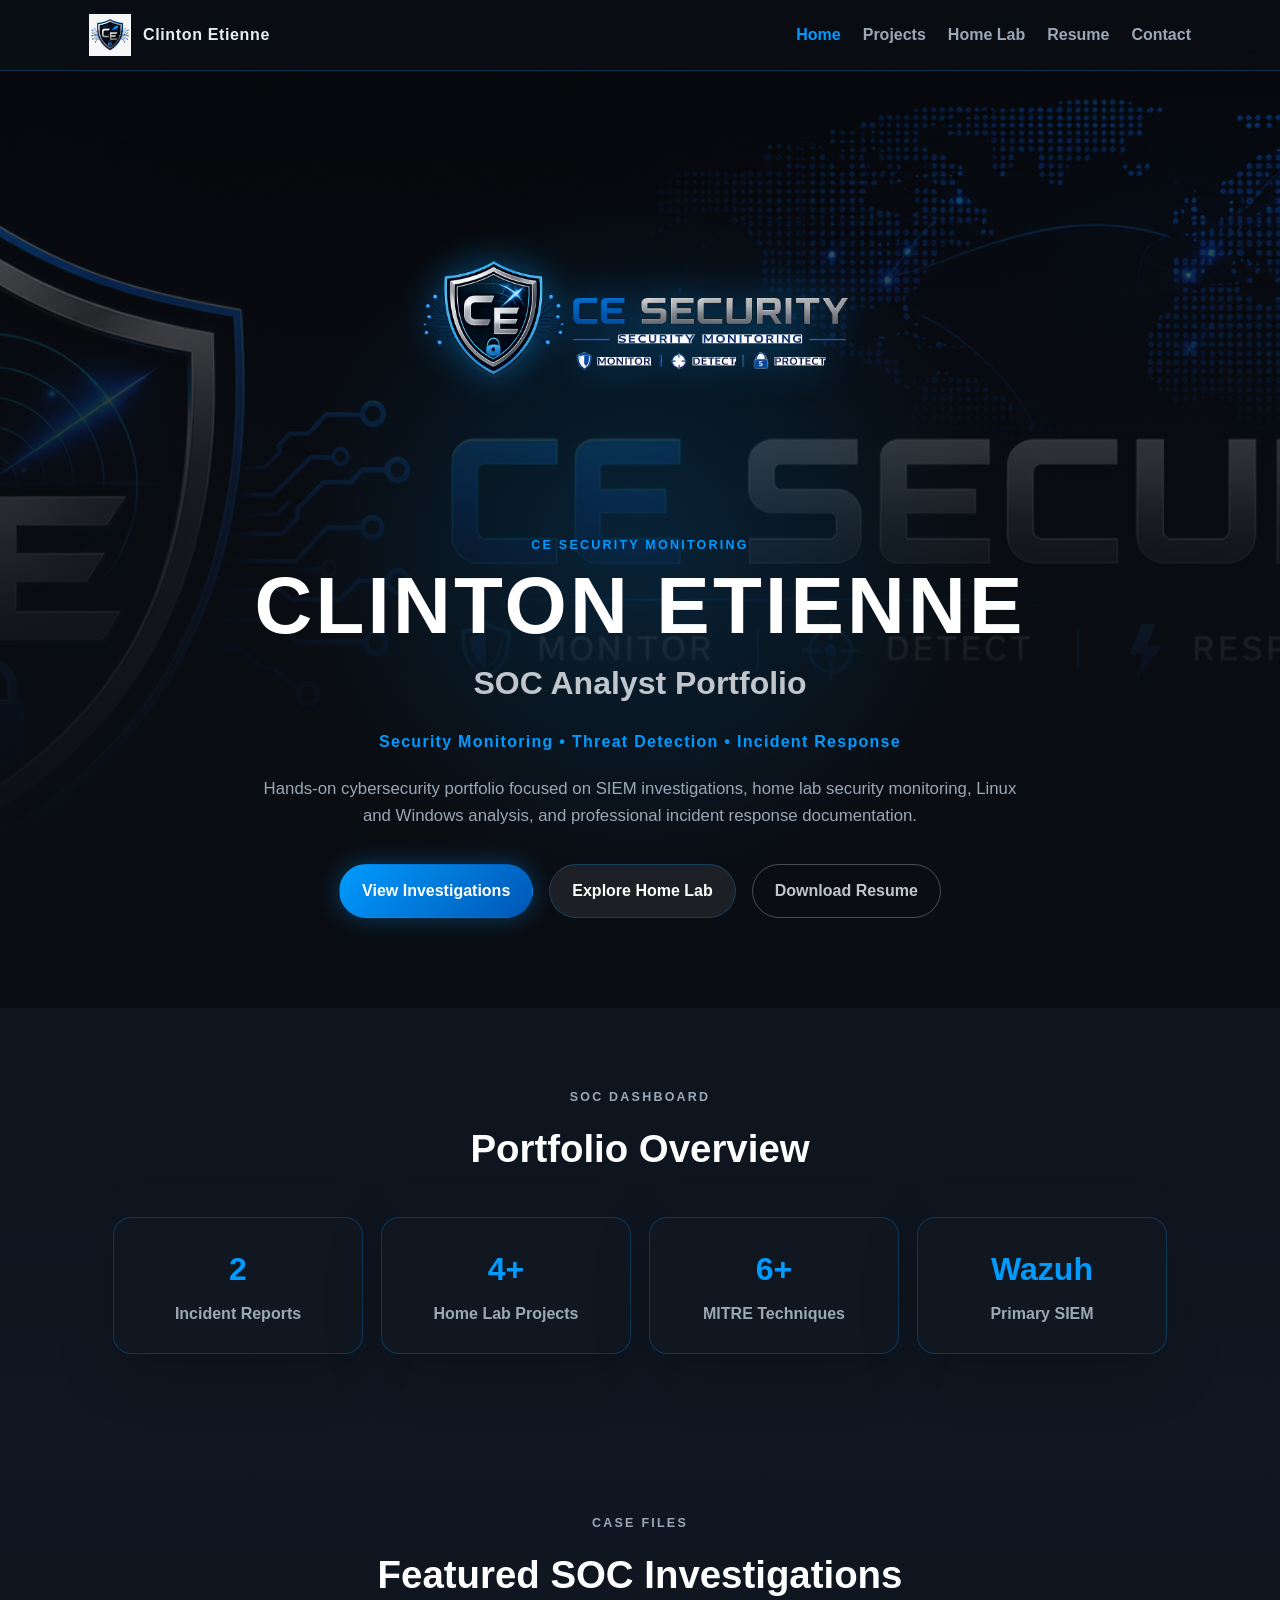
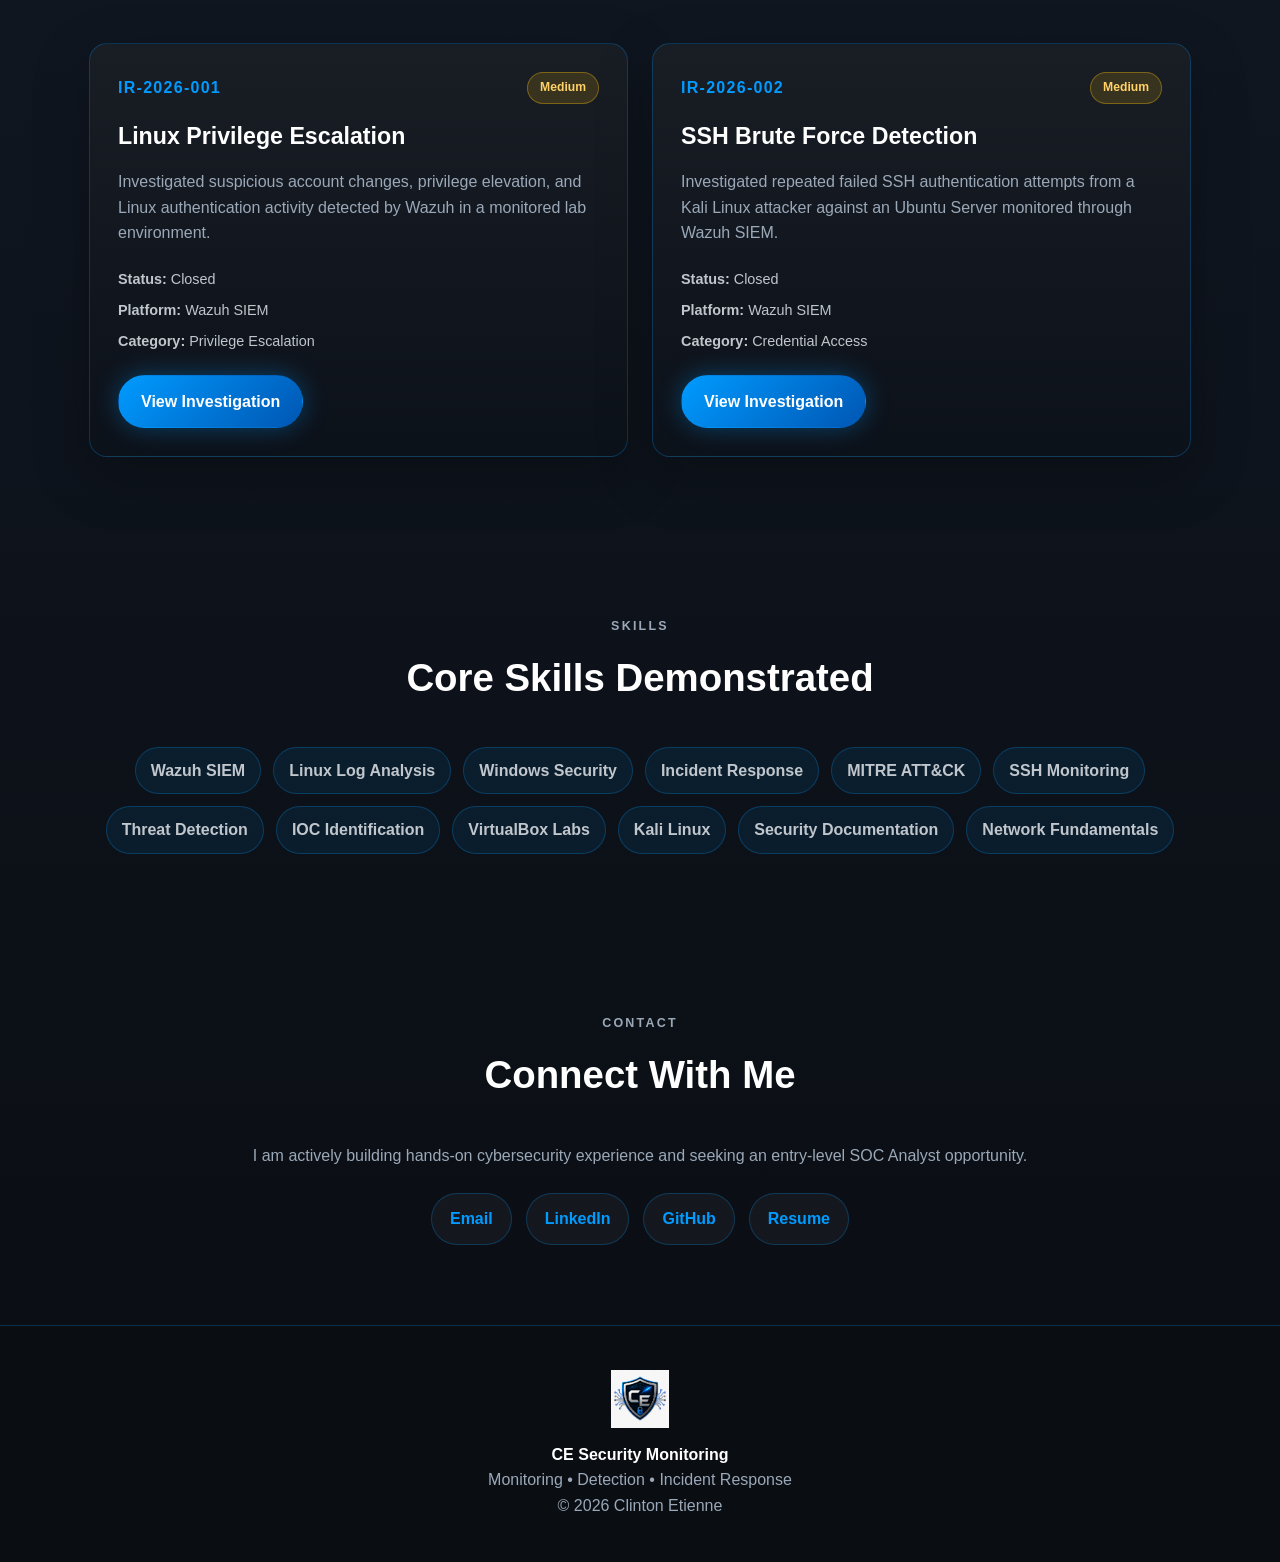
==== index.html @ 9ff8f37a "Update resume links to use correct file path" ====
<!DOCTYPE html>
<html lang="en">

<head>
<!-- Google Analytics 4 -->
<script async src="https://www.googletagmanager.com/gtag/js?id=G-EGCFJRR2Q1"></script>

<script>
  window.dataLayer = window.dataLayer || [];

  function gtag() {
    dataLayer.push(arguments);
  }

  gtag('js', new Date());
  gtag('config', 'G-EGCFJRR2Q1');
</script>
  
  <meta charset="UTF-8" />
  <meta name="viewport" content="width=device-width, initial-scale=1.0" />
  <title>Clinton Etienne | SOC Analyst Portfolio</title>
  <link rel="stylesheet" href="style.css" />
</head>

<body>
  <header class="site-header">
    <nav class="navbar">
      <a href="index.html" class="nav-brand">
        <img src="assets/logo/security-shield.png" alt="CE Security Shield" class="nav-logo" />
        <span>Clinton Etienne</span>
      </a>

      <ul class="nav-links">
        <li><a href="index.html" class="active">Home</a></li>
        <li><a href="projects.html">Projects</a></li>
        <li><a href="home-lab.html">Home Lab</a></li>
        <li><a href="assets/resume/Clinton_Etienne_Resume.pdf" target="_blank">Resume</a></li>
        <li><a href="#contact">Contact</a></li>
      </ul>
    </nav>
  </header>

  <main>
    <section class="hero v4-hero">
      <div class="hero-overlay"></div>

      <div class="hero-content">
        <img src="assets/logo/ce-security-logo.png" alt="CE Security Monitoring Logo" class="hero-logo" />

        <p class="eyebrow">CE Security Monitoring</p>
        <h1>Clinton Etienne</h1>
        <h2>SOC Analyst Portfolio</h2>

        <p class="hero-tagline">
          Security Monitoring • Threat Detection • Incident Response
        </p>

        <p class="hero-summary">
          Hands-on cybersecurity portfolio focused on SIEM investigations,
          home lab security monitoring, Linux and Windows analysis, and
          professional incident response documentation.
        </p>

        <div class="hero-buttons">
          <a href="projects.html" class="btn primary-btn">View Investigations</a>
          <a href="home-lab.html" class="btn secondary-btn">Explore Home Lab</a>
          <a href="assets/resume/Clinton_Etienne_Resume.pdf" class="btn ghost-btn" target="_blank">Download Resume</a>
        </div>
      </div>
    </section>

    <section class="soc-overview section">
      <div class="section-header">
        <p class="eyebrow">SOC Dashboard</p>
        <h2>Portfolio Overview</h2>
      </div>

      <div class="stats-section">
        <div class="stat-card">
          <h3>2</h3>
          <p>Incident Reports</p>
        </div>

        <div class="stat-card">
          <h3>4+</h3>
          <p>Home Lab Projects</p>
        </div>

        <div class="stat-card">
          <h3>6+</h3>
          <p>MITRE Techniques</p>
        </div>

        <div class="stat-card">
          <h3>Wazuh</h3>
          <p>Primary SIEM</p>
        </div>
      </div>
    </section>

    <section class="section featured-section">
      <div class="section-header">
        <p class="eyebrow">Case Files</p>
        <h2>Featured SOC Investigations</h2>
      </div>

      <div class="project-grid">
        <article class="project-card incident-card">
          <div class="card-topline">
            <span class="incident-id">IR-2026-001</span>
            <span class="badge medium">Medium</span>
          </div>

          <h3>Linux Privilege Escalation</h3>

          <p>
            Investigated suspicious account changes, privilege elevation, and Linux
            authentication activity detected by Wazuh in a monitored lab environment.
          </p>

          <div class="card-meta">
            <span><strong>Status:</strong> Closed</span>
            <span><strong>Platform:</strong> Wazuh SIEM</span>
            <span><strong>Category:</strong> Privilege Escalation</span>
          </div>

          <a href="IR-2026-001.html" class="btn primary-btn">View Investigation</a>
        </article>

        <article class="project-card incident-card">
          <div class="card-topline">
            <span class="incident-id">IR-2026-002</span>
            <span class="badge medium">Medium</span>
          </div>

          <h3>SSH Brute Force Detection</h3>

          <p>
            Investigated repeated failed SSH authentication attempts from a Kali Linux
            attacker against an Ubuntu Server monitored through Wazuh SIEM.
          </p>

          <div class="card-meta">
            <span><strong>Status:</strong> Closed</span>
            <span><strong>Platform:</strong> Wazuh SIEM</span>
            <span><strong>Category:</strong> Credential Access</span>
          </div>

          <a href="IR-2026_002_SSH_Brute_Force.html" class="btn primary-btn">View Investigation</a>
        </article>
      </div>
    </section>

    <section class="section skills-section">
      <div class="section-header">
        <p class="eyebrow">Skills</p>
        <h2>Core Skills Demonstrated</h2>
      </div>

      <div class="skills-grid">
        <span>Wazuh SIEM</span>
        <span>Linux Log Analysis</span>
        <span>Windows Security</span>
        <span>Incident Response</span>
        <span>MITRE ATT&CK</span>
        <span>SSH Monitoring</span>
        <span>Threat Detection</span>
        <span>IOC Identification</span>
        <span>VirtualBox Labs</span>
        <span>Kali Linux</span>
        <span>Security Documentation</span>
        <span>Network Fundamentals</span>
      </div>
    </section>

    <section class="section contact-section" id="contact">
      <div class="section-header">
        <p class="eyebrow">Contact</p>
        <h2>Connect With Me</h2>
      </div>

      <p>
        I am actively building hands-on cybersecurity experience and seeking an
        entry-level SOC Analyst opportunity.
      </p>

      <div class="contact-links">
        <a href="mailto:cjetienne05@gmail.com">Email</a>
        <a href="https://www.linkedin.com/in/Clinton-Etienne" target="_blank">LinkedIn</a>
        <a href="https://github.com/cjetienne05" target="_blank">GitHub</a>
        <a href="assets/resume/Clinton_Etienne_Resume.pdf" target="_blank">Resume</a>
      </div>
    </section>
  </main>

  <footer class="site-footer">
    <img src="assets/logo/security-shield.png" alt="CE Security Shield" class="footer-logo" />
    <p><strong>CE Security Monitoring</strong></p>
    <p>Monitoring • Detection • Incident Response</p>
    <p>© 2026 Clinton Etienne</p>
  </footer>
</body>
</html>
---- style.css ----
/* =========================================================
   CE SECURITY PORTFOLIO V4
   Clinton Etienne | SOC Analyst Portfolio
   ========================================================= */

:root {
  --primary-blue: #009bff;
  --deep-blue: #0056b3;
  --silver: #c0c6cc;
  --dark-gray: #1a1f26;
  --black: #0a0d12;
  --white: #ffffff;
  --text-main: #e8eef5;
  --text-muted: #9aa8b8;
  --card-bg: rgba(18, 24, 34, 0.85);
  --border: rgba(0, 155, 255, 0.25);
  --glow: 0 0 25px rgba(0, 155, 255, 0.35);
  --radius: 18px;
  --max-width: 1150px;
}

/* Global */

* {
  box-sizing: border-box;
  margin: 0;
  padding: 0;
}

body {
  font-family: Arial, Helvetica, sans-serif;
  background:
    radial-gradient(circle at top left, rgba(0, 155, 255, 0.14), transparent 32%),
    linear-gradient(180deg, #0a0d12 0%, #101722 45%, #0a0d12 100%);
  color: var(--text-main);
  line-height: 1.6;
}

a {
  color: inherit;
  text-decoration: none;
}

img {
  max-width: 100%;
  display: block;
}

.section {
  max-width: var(--max-width);
  margin: 0 auto;
  padding: 80px 24px;
}

.section-header {
  text-align: center;
  margin-bottom: 38px;
}

.section-header h2,
.section h2 {
  font-size: clamp(1.8rem, 3vw, 2.6rem);
  color: var(--white);
  margin-bottom: 14px;
}

.eyebrow {
  color: var(--primary-blue);
  text-transform: uppercase;
  letter-spacing: 0.18em;
  font-size: 0.78rem;
  font-weight: 700;
  margin-bottom: 10px;
}

/* Navigation */

.site-header {
  position: sticky;
  top: 0;
  z-index: 50;
  background: rgba(10, 13, 18, 0.92);
  backdrop-filter: blur(12px);
  border-bottom: 1px solid var(--border);
}

.navbar {
  max-width: var(--max-width);
  margin: 0 auto;
  padding: 14px 24px;
  display: flex;
  align-items: center;
  justify-content: space-between;
}

.nav-brand {
  display: flex;
  align-items: center;
  gap: 12px;
  font-weight: 800;
  letter-spacing: 0.04em;
}

.nav-logo {
  width: 42px;
  height: 42px;
  object-fit: contain;
}

.nav-links {
  list-style: none;
  display: flex;
  gap: 22px;
}

.nav-links a {
  color: var(--text-muted);
  font-weight: 600;
  transition: 0.25s ease;
}

.nav-links a:hover,
.nav-links a.active {
  color: var(--primary-blue);
}

/* Hero */

.hero {
  position: relative;
  min-height: 88vh;
  display: flex;
  align-items: center;
  justify-content: center;
  padding: 90px 24px;
  overflow: hidden;
}

.v4-hero {
  background:
    linear-gradient(rgba(10, 13, 18, 0.5), rgba(10, 13, 18, 0.95)),
    url("assets/logo/ce-security-github-banner.png") center/cover no-repeat;
}

.hero-overlay {
  position: absolute;
  inset: 0;
  background:
    radial-gradient(circle at center, rgba(0, 155, 255, 0.16), transparent 45%),
    linear-gradient(180deg, rgba(10, 13, 18, 0.1), #0a0d12 95%);
}

.hero-content {
  position: relative;
  z-index: 2;
  max-width: 850px;
  text-align: center;
}

.hero-logo {
  max-width: 520px;
  margin: 0 auto 28px;
  filter: drop-shadow(0 0 18px rgba(0, 155, 255, 0.45));
}

.hero h1 {
  font-size: clamp(2.6rem, 7vw, 5rem);
  line-height: 1;
  color: var(--white);
  text-transform: uppercase;
  letter-spacing: 0.04em;
}

.hero h2 {
  margin-top: 12px;
  font-size: clamp(1.2rem, 3vw, 2rem);
  color: var(--silver);
}

.hero-tagline {
  margin-top: 20px;
  color: var(--primary-blue);
  font-weight: 700;
  letter-spacing: 0.08em;
}

.hero-summary {
  max-width: 760px;
  margin: 22px auto 0;
  color: var(--text-muted);
  font-size: 1.05rem;
}

.hero-buttons {
  margin-top: 34px;
  display: flex;
  justify-content: center;
  flex-wrap: wrap;
  gap: 16px;
}

/* Buttons */

.btn {
  display: inline-flex;
  align-items: center;
  justify-content: center;
  padding: 13px 22px;
  border-radius: 999px;
  font-weight: 800;
  border: 1px solid transparent;
  transition: 0.25s ease;
}

.primary-btn {
  background: linear-gradient(135deg, var(--primary-blue), var(--deep-blue));
  color: var(--white);
  box-shadow: var(--glow);
}

.secondary-btn {
  background: rgba(255, 255, 255, 0.08);
  border-color: var(--border);
  color: var(--white);
}

.ghost-btn {
  background: transparent;
  border-color: rgba(192, 198, 204, 0.35);
  color: var(--silver);
}

.btn:hover {
  transform: translateY(-3px);
  box-shadow: var(--glow);
}

/* Dashboard / Stats */

.stats-section {
  max-width: var(--max-width);
  margin: 0 auto;
  padding: 0 24px;
  display: grid;
  grid-template-columns: repeat(4, 1fr);
  gap: 18px;
}

.stat-card {
  background: var(--card-bg);
  border: 1px solid var(--border);
  border-radius: var(--radius);
  padding: 26px;
  text-align: center;
  box-shadow: 0 18px 55px rgba(0, 0, 0, 0.22);
}

.stat-card h3 {
  font-size: 2rem;
  color: var(--primary-blue);
  margin-bottom: 6px;
}

.stat-card p {
  color: var(--text-muted);
  font-weight: 700;
}

/* Cards */

.project-grid,
.about-grid {
  display: grid;
  grid-template-columns: repeat(2, 1fr);
  gap: 24px;
}

.about-grid {
  grid-template-columns: repeat(3, 1fr);
}

.project-card,
.about-card {
  background: linear-gradient(180deg, rgba(26, 31, 38, 0.92), rgba(12, 18, 26, 0.92));
  border: 1px solid var(--border);
  border-radius: var(--radius);
  padding: 28px;
  box-shadow: 0 18px 55px rgba(0, 0, 0, 0.25);
  transition: 0.25s ease;
}

.project-card:hover,
.about-card:hover {
  transform: translateY(-5px);
  border-color: rgba(0, 155, 255, 0.55);
  box-shadow: var(--glow);
}

.project-card h3,
.about-card h3 {
  color: var(--white);
  font-size: 1.45rem;
  margin: 14px 0;
}

.project-card p,
.about-card p,
.section p {
  color: var(--text-muted);
}

.card-topline {
  display: flex;
  align-items: center;
  justify-content: space-between;
  gap: 16px;
}

.incident-id {
  color: var(--primary-blue);
  font-weight: 900;
  letter-spacing: 0.08em;
}

.badge {
  display: inline-block;
  padding: 5px 12px;
  border-radius: 999px;
  font-size: 0.76rem;
  font-weight: 800;
}

.badge.medium {
  background: rgba(255, 193, 7, 0.14);
  color: #ffd166;
  border: 1px solid rgba(255, 193, 7, 0.35);
}

.card-meta {
  margin: 22px 0;
  display: grid;
  gap: 8px;
  color: var(--silver);
  font-size: 0.9rem;
}

.card-link {
  color: var(--primary-blue);
  font-weight: 900;
}

/* About */

.about-section {
  border-top: 1px solid rgba(0, 155, 255, 0.12);
}

/* Home Lab Preview */

.lab-preview {
  max-width: var(--max-width);
}

.lab-content {
  display: grid;
  grid-template-columns: 1fr 1.1fr;
  gap: 36px;
  align-items: center;
  background: var(--card-bg);
  border: 1px solid var(--border);
  border-radius: 24px;
  padding: 32px;
}

.lab-preview-image {
  border-radius: 16px;
  border: 1px solid var(--border);
  box-shadow: var(--glow);
}

/* Skills */

.skills-grid {
  display: flex;
  flex-wrap: wrap;
  justify-content: center;
  gap: 12px;
}

.skills-grid span {
  padding: 10px 15px;
  border-radius: 999px;
  background: rgba(0, 155, 255, 0.09);
  border: 1px solid var(--border);
  color: var(--silver);
  font-weight: 700;
}

/* Contact */

.contact-section {
  text-align: center;
}

.contact-links {
  margin-top: 24px;
  display: flex;
  flex-wrap: wrap;
  justify-content: center;
  gap: 14px;
}

.contact-links a {
  padding: 12px 18px;
  border-radius: 999px;
  border: 1px solid var(--border);
  color: var(--primary-blue);
  font-weight: 800;
  background: rgba(255, 255, 255, 0.04);
}

.contact-links a:hover {
  box-shadow: var(--glow);
}

/* Footer */

.site-footer {
  text-align: center;
  padding: 44px 24px;
  border-top: 1px solid var(--border);
  background: rgba(10, 13, 18, 0.95);
  color: var(--text-muted);
}

.footer-logo {
  width: 58px;
  margin: 0 auto 14px;
}

.site-footer strong {
  color: var(--white);
}

/* Responsive */

@media (max-width: 900px) {
  .navbar {
    flex-direction: column;
    gap: 16px;
  }

  .nav-links {
    flex-wrap: wrap;
    justify-content: center;
  }

  .stats-section,
  .project-grid,
  .about-grid,
  .lab-content {
    grid-template-columns: 1fr;
  }

  .hero {
    min-height: auto;
  }
}

@media (max-width: 600px) {
  .section {
    padding: 58px 18px;
  }

  .hero-logo {
    max-width: 320px;
  }

  .hero-buttons {
    flex-direction: column;
  }

  .btn {
    width: 100%;
  }

  .nav-links {
    gap: 12px;
    font-size: 0.9rem;
  }
}
/* =========================================================
   HOME LAB NETWORK DIAGRAM
========================================================= */

.home-lab-diagram-section .section-header {
  max-width: 900px;
}

.home-lab-diagram-card {
  margin: 0;
  overflow: hidden;
  border: 1px solid rgba(54, 169, 255, 0.25);
  border-radius: 14px;
  background: #07131f;
  box-shadow: 0 18px 45px rgba(0, 0, 0, 0.3);
}

.home-lab-diagram-link {
  display: block;
  overflow: hidden;
  background: #07131f;
}

.home-lab-diagram-image {
  display: block;
  width: 100%;
  height: auto;
  transition:
    transform 0.3s ease,
    filter 0.3s ease;
}

.home-lab-diagram-link:hover .home-lab-diagram-image {
  transform: scale(1.01);
  filter: brightness(1.04);
}

.home-lab-diagram-link:focus-visible {
  outline: 3px solid #2fa8ff;
  outline-offset: -3px;
}

.home-lab-diagram-caption {
  display: block;
  padding: 1.25rem 1.5rem;
  border-top: 1px solid rgba(54, 169, 255, 0.18);
}

.home-lab-diagram-caption strong {
  display: block;
  margin-bottom: 0.45rem;
  color: #ffffff;
  font-size: 1rem;
}

.home-lab-diagram-caption p {
  max-width: 1000px;
  margin: 0;
  color: #a7b4c0;
  line-height: 1.7;
}

.diagram-instruction {
  display: block;
  margin-top: 0.75rem;
  color: #36a9ff;
  font-size: 0.78rem;
  font-weight: 700;
  letter-spacing: 0.04em;
  text-transform: uppercase;
}


/* Mobile diagram adjustments */

@media (max-width: 700px) {
  .home-lab-diagram-card {
    border-radius: 10px;
  }

  .home-lab-diagram-caption {
    padding: 1rem;
  }

  .home-lab-diagram-caption p {
    font-size: 0.9rem;
  }
}
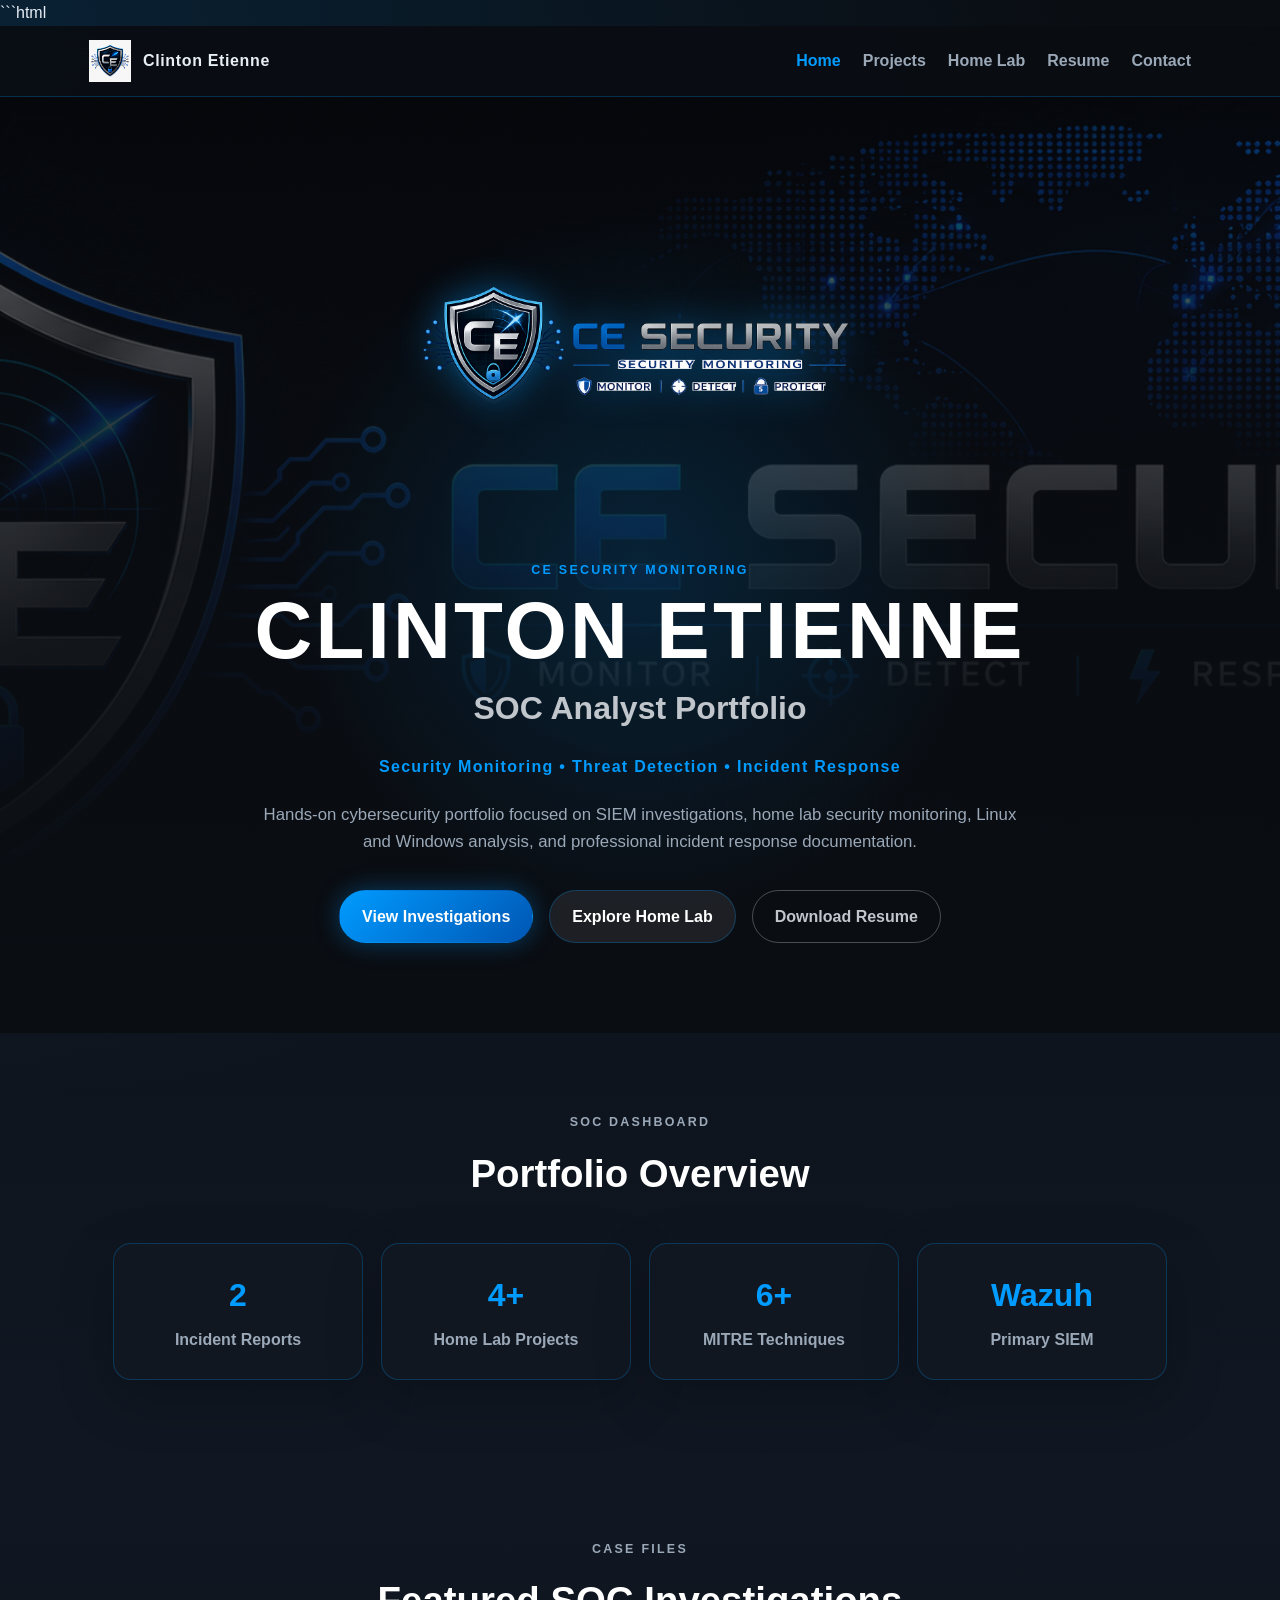
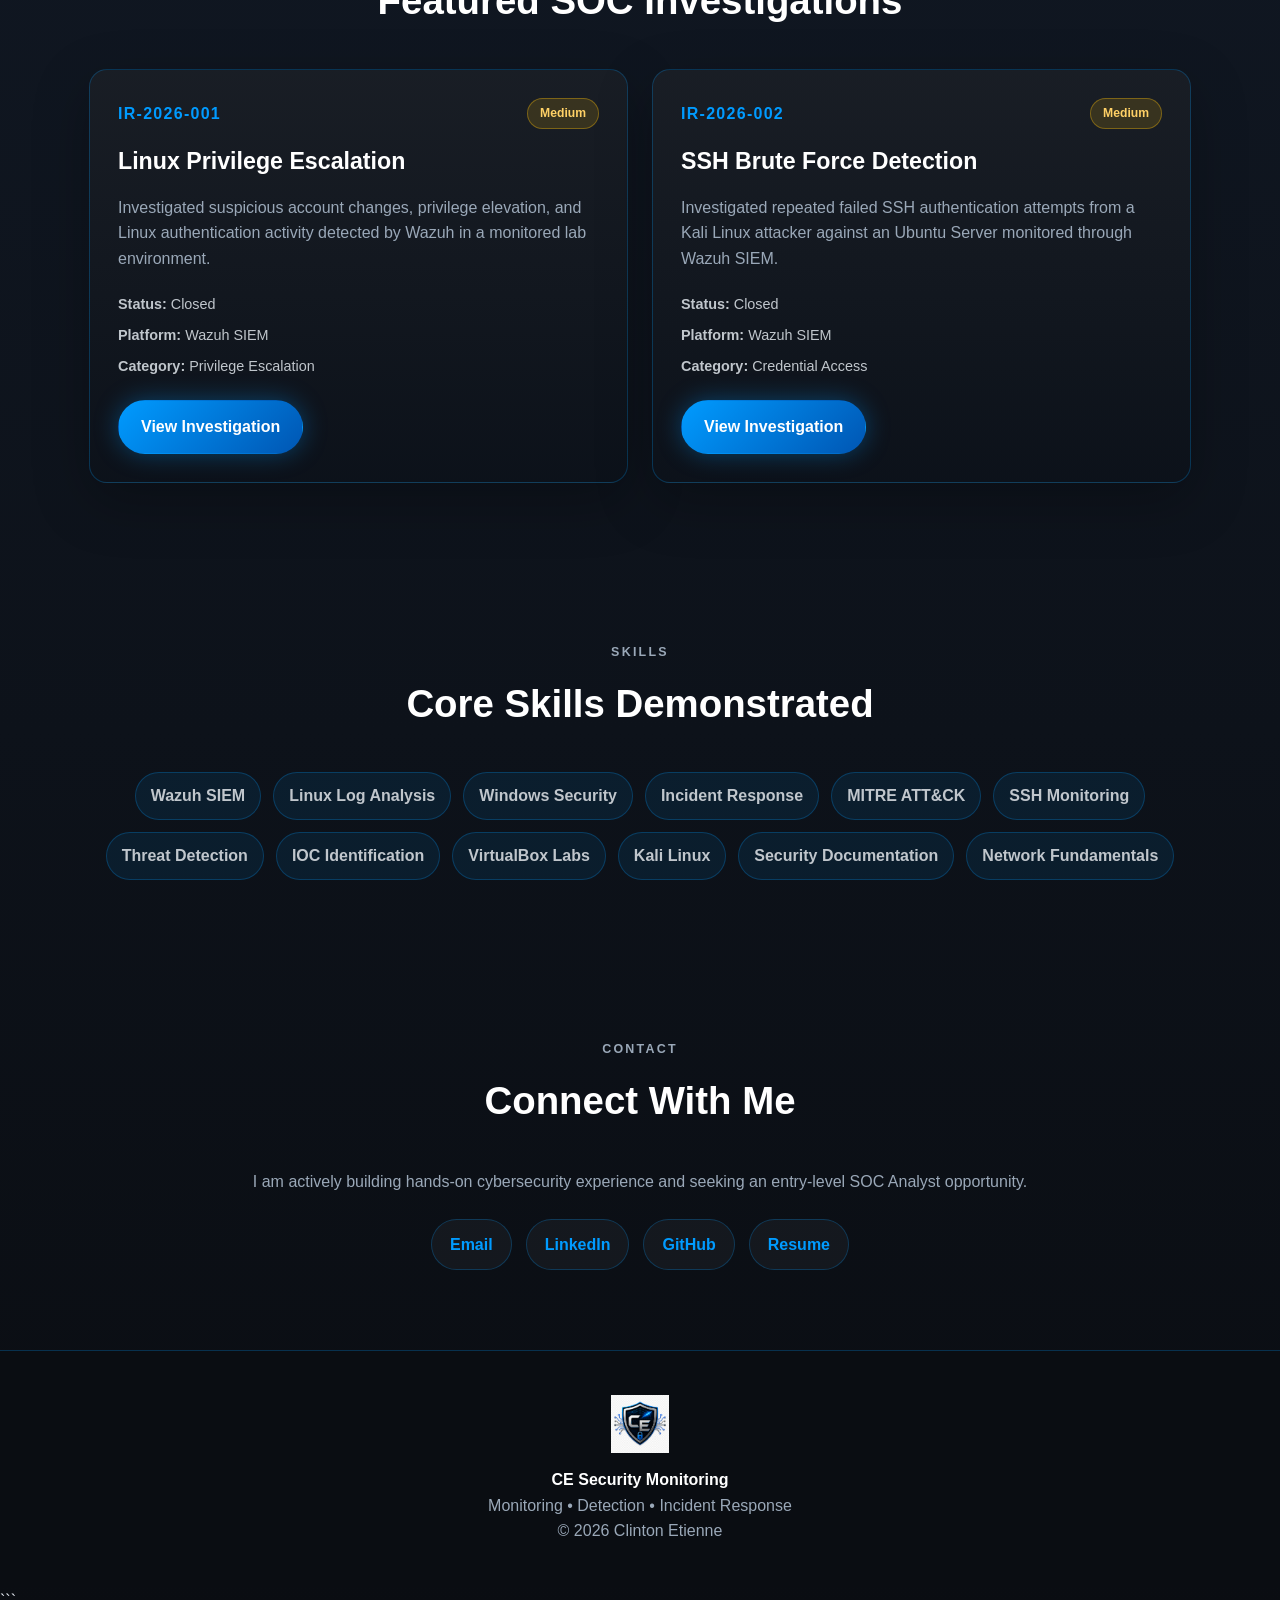
==== commit f3d6b34a: "Refactor HTML structure and enhance analytics tracking" ====
--- a/index.html
+++ b/index.html
@@ -1,54 +1,127 @@
+```html
 <!DOCTYPE html>
 <html lang="en">
 
 <head>
-<!-- Google Analytics 4 -->
-<script async src="https://www.googletagmanager.com/gtag/js?id=G-EGCFJRR2Q1"></script>
-
-<script>
-  window.dataLayer = window.dataLayer || [];
-
-  function gtag() {
-    dataLayer.push(arguments);
-  }
-
-  gtag('js', new Date());
-  gtag('config', 'G-EGCFJRR2Q1');
-</script>
-  
+  <!-- Google Analytics 4 -->
+  <script async src="https://www.googletagmanager.com/gtag/js?id=G-EGCFJRR2Q1"></script>
+
+  <script>
+    window.dataLayer = window.dataLayer || [];
+
+    function gtag() {
+      dataLayer.push(arguments);
+    }
+
+    gtag('js', new Date());
+    gtag('config', 'G-EGCFJRR2Q1');
+  </script>
+
   <meta charset="UTF-8" />
   <meta name="viewport" content="width=device-width, initial-scale=1.0" />
+
   <title>Clinton Etienne | SOC Analyst Portfolio</title>
+
   <link rel="stylesheet" href="style.css" />
 </head>
 
 <body>
+
   <header class="site-header">
     <nav class="navbar">
+
       <a href="index.html" class="nav-brand">
-        <img src="assets/logo/security-shield.png" alt="CE Security Shield" class="nav-logo" />
+        <img
+          src="assets/logo/security-shield.png"
+          alt="CE Security Shield"
+          class="nav-logo"
+        />
+
         <span>Clinton Etienne</span>
       </a>
 
       <ul class="nav-links">
-        <li><a href="index.html" class="active">Home</a></li>
-        <li><a href="projects.html">Projects</a></li>
-        <li><a href="home-lab.html">Home Lab</a></li>
-        <li><a href="assets/resume/Clinton_Etienne_Resume.pdf" target="_blank">Resume</a></li>
-        <li><a href="#contact">Contact</a></li>
+
+        <li>
+          <a href="index.html" class="active">
+            Home
+          </a>
+        </li>
+
+        <li>
+          <a
+            href="projects.html"
+            data-ga-event="navigation_click"
+            data-ga-label="Projects Navigation"
+            data-ga-content-type="site_navigation"
+            data-ga-content-name="Projects"
+          >
+            Projects
+          </a>
+        </li>
+
+        <li>
+          <a
+            href="home-lab.html"
+            data-ga-event="home_lab_open"
+            data-ga-label="Home Lab Navigation"
+            data-ga-content-type="technical_project"
+            data-ga-content-name="CE Security Home Lab"
+          >
+            Home Lab
+          </a>
+        </li>
+
+        <li>
+          <a
+            href="Clinton_Etienne_Resume.pdf"
+            target="_blank"
+            rel="noopener noreferrer"
+            data-ga-event="resume_open"
+            data-ga-label="Resume Navigation"
+            data-ga-content-type="resume"
+            data-ga-content-name="Clinton Etienne Resume"
+          >
+            Resume
+          </a>
+        </li>
+
+        <li>
+          <a
+            href="#contact"
+            data-ga-event="contact_section_open"
+            data-ga-label="Contact Navigation"
+            data-ga-content-type="site_navigation"
+            data-ga-content-name="Contact Section"
+          >
+            Contact
+          </a>
+        </li>
+
       </ul>
     </nav>
   </header>
 
   <main>
+
     <section class="hero v4-hero">
+
       <div class="hero-overlay"></div>
 
       <div class="hero-content">
-        <img src="assets/logo/ce-security-logo.png" alt="CE Security Monitoring Logo" class="hero-logo" />
-
-        <p class="eyebrow">CE Security Monitoring</p>
+
+        <img
+          src="assets/logo/ce-security-logo.png"
+          alt="CE Security Monitoring Logo"
+          class="hero-logo"
+        />
+
+        <p class="eyebrow">
+          CE Security Monitoring
+        </p>
+
         <h1>Clinton Etienne</h1>
+
         <h2>SOC Analyst Portfolio</h2>
 
         <p class="hero-tagline">
@@ -62,20 +135,55 @@
         </p>
 
         <div class="hero-buttons">
-          <a href="projects.html" class="btn primary-btn">View Investigations</a>
-          <a href="home-lab.html" class="btn secondary-btn">Explore Home Lab</a>
-          <a href="assets/resume/Clinton_Etienne_Resume.pdf" class="btn ghost-btn" target="_blank">Download Resume</a>
+
+          <a
+            href="projects.html"
+            class="btn primary-btn"
+            data-ga-event="investigations_open"
+            data-ga-label="View Investigations Hero Button"
+            data-ga-content-type="incident_investigations"
+            data-ga-content-name="Projects Dashboard"
+          >
+            View Investigations
+          </a>
+
+          <a
+            href="home-lab.html"
+            class="btn secondary-btn"
+            data-ga-event="home_lab_open"
+            data-ga-label="Explore Home Lab Hero Button"
+            data-ga-content-type="technical_project"
+            data-ga-content-name="CE Security Home Lab"
+          >
+            Explore Home Lab
+          </a>
+
+          <a
+            href="Clinton_Etienne_Resume.pdf"
+            class="btn ghost-btn"
+            target="_blank"
+            rel="noopener noreferrer"
+            data-ga-event="resume_download"
+            data-ga-label="Download Resume Hero Button"
+            data-ga-content-type="resume"
+            data-ga-content-name="Clinton Etienne Resume"
+          >
+            Download Resume
+          </a>
+
         </div>
       </div>
     </section>
 
     <section class="soc-overview section">
+
       <div class="section-header">
         <p class="eyebrow">SOC Dashboard</p>
         <h2>Portfolio Overview</h2>
       </div>
 
       <div class="stats-section">
+
         <div class="stat-card">
           <h3>2</h3>
           <p>Incident Reports</p>
@@ -95,17 +203,21 @@
           <h3>Wazuh</h3>
           <p>Primary SIEM</p>
         </div>
+
       </div>
     </section>
 
     <section class="section featured-section">
+
       <div class="section-header">
         <p class="eyebrow">Case Files</p>
         <h2>Featured SOC Investigations</h2>
       </div>
 
       <div class="project-grid">
+
         <article class="project-card incident-card">
+
           <div class="card-topline">
             <span class="incident-id">IR-2026-001</span>
             <span class="badge medium">Medium</span>
@@ -119,15 +231,39 @@
           </p>
 
           <div class="card-meta">
-            <span><strong>Status:</strong> Closed</span>
-            <span><strong>Platform:</strong> Wazuh SIEM</span>
-            <span><strong>Category:</strong> Privilege Escalation</span>
+
+            <span>
+              <strong>Status:</strong>
+              Closed
+            </span>
+
+            <span>
+              <strong>Platform:</strong>
+              Wazuh SIEM
+            </span>
+
+            <span>
+              <strong>Category:</strong>
+              Privilege Escalation
+            </span>
+
           </div>
 
-          <a href="IR-2026-001.html" class="btn primary-btn">View Investigation</a>
+          <a
+            href="IR-2026-001.html"
+            class="btn primary-btn"
+            data-ga-event="investigation_open"
+            data-ga-label="View IR-2026-001"
+            data-ga-content-type="incident_investigation"
+            data-ga-content-name="Linux Privilege Escalation"
+          >
+            View Investigation
+          </a>
+
         </article>
 
         <article class="project-card incident-card">
+
           <div class="card-topline">
             <span class="incident-id">IR-2026-002</span>
             <span class="badge medium">Medium</span>
@@ -141,17 +277,42 @@
           </p>
 
           <div class="card-meta">
-            <span><strong>Status:</strong> Closed</span>
-            <span><strong>Platform:</strong> Wazuh SIEM</span>
-            <span><strong>Category:</strong> Credential Access</span>
+
+            <span>
+              <strong>Status:</strong>
+              Closed
+            </span>
+
+            <span>
+              <strong>Platform:</strong>
+              Wazuh SIEM
+            </span>
+
+            <span>
+              <strong>Category:</strong>
+              Credential Access
+            </span>
+
           </div>
 
-          <a href="IR-2026_002_SSH_Brute_Force.html" class="btn primary-btn">View Investigation</a>
+          <a
+            href="IR-2026_002_SSH_Brute_Force.html"
+            class="btn primary-btn"
+            data-ga-event="investigation_open"
+            data-ga-label="View IR-2026-002"
+            data-ga-content-type="incident_investigation"
+            data-ga-content-name="SSH Brute Force Detection"
+          >
+            View Investigation
+          </a>
+
         </article>
+
       </div>
     </section>
 
     <section class="section skills-section">
+
       <div class="section-header">
         <p class="eyebrow">Skills</p>
         <h2>Core Skills Demonstrated</h2>
@@ -162,7 +323,7 @@
         <span>Linux Log Analysis</span>
         <span>Windows Security</span>
         <span>Incident Response</span>
-        <span>MITRE ATT&CK</span>
+        <span>MITRE ATT&amp;CK</span>
         <span>SSH Monitoring</span>
         <span>Threat Detection</span>
         <span>IOC Identification</span>
@@ -171,9 +332,11 @@
         <span>Security Documentation</span>
         <span>Network Fundamentals</span>
       </div>
+
     </section>
 
     <section class="section contact-section" id="contact">
+
       <div class="section-header">
         <p class="eyebrow">Contact</p>
         <h2>Connect With Me</h2>
@@ -185,19 +348,83 @@
       </p>
 
       <div class="contact-links">
-        <a href="mailto:cjetienne05@gmail.com">Email</a>
-        <a href="https://www.linkedin.com/in/Clinton-Etienne" target="_blank">LinkedIn</a>
-        <a href="https://github.com/cjetienne05" target="_blank">GitHub</a>
-        <a href="assets/resume/Clinton_Etienne_Resume.pdf" target="_blank">Resume</a>
+
+        <a
+          href="mailto:cjetienne05@gmail.com"
+          data-ga-event="contact_click"
+          data-ga-label="Email Contact"
+          data-ga-content-type="contact"
+          data-ga-content-name="Email"
+        >
+          Email
+        </a>
+
+        <a
+          href="https://www.linkedin.com/in/Clinton-Etienne"
+          target="_blank"
+          rel="noopener noreferrer"
+          data-ga-event="linkedin_click"
+          data-ga-label="LinkedIn Profile"
+          data-ga-content-type="social_profile"
+          data-ga-content-name="Clinton Etienne LinkedIn"
+        >
+          LinkedIn
+        </a>
+
+        <a
+          href="https://github.com/cjetienne05"
+          target="_blank"
+          rel="noopener noreferrer"
+          data-ga-event="github_click"
+          data-ga-label="GitHub Profile"
+          data-ga-content-type="technical_profile"
+          data-ga-content-name="Clinton Etienne GitHub"
+        >
+          GitHub
+        </a>
+
+        <a
+          href="Clinton_Etienne_Resume.pdf"
+          target="_blank"
+          rel="noopener noreferrer"
+          data-ga-event="resume_download"
+          data-ga-label="Resume Contact Link"
+          data-ga-content-type="resume"
+          data-ga-content-name="Clinton Etienne Resume"
+        >
+          Resume
+        </a>
+
       </div>
     </section>
+
   </main>
 
   <footer class="site-footer">
-    <img src="assets/logo/security-shield.png" alt="CE Security Shield" class="footer-logo" />
-    <p><strong>CE Security Monitoring</strong></p>
-    <p>Monitoring • Detection • Incident Response</p>
-    <p>© 2026 Clinton Etienne</p>
+
+    <img
+      src="assets/logo/security-shield.png"
+      alt="CE Security Shield"
+      class="footer-logo"
+    />
+
+    <p>
+      <strong>CE Security Monitoring</strong>
+    </p>
+
+    <p>
+      Monitoring • Detection • Incident Response
+    </p>
+
+    <p>
+      © 2026 Clinton Etienne
+    </p>
+
   </footer>
+
+  <script src="analytics-events.js"></script>
+
 </body>
+
 </html>
+```
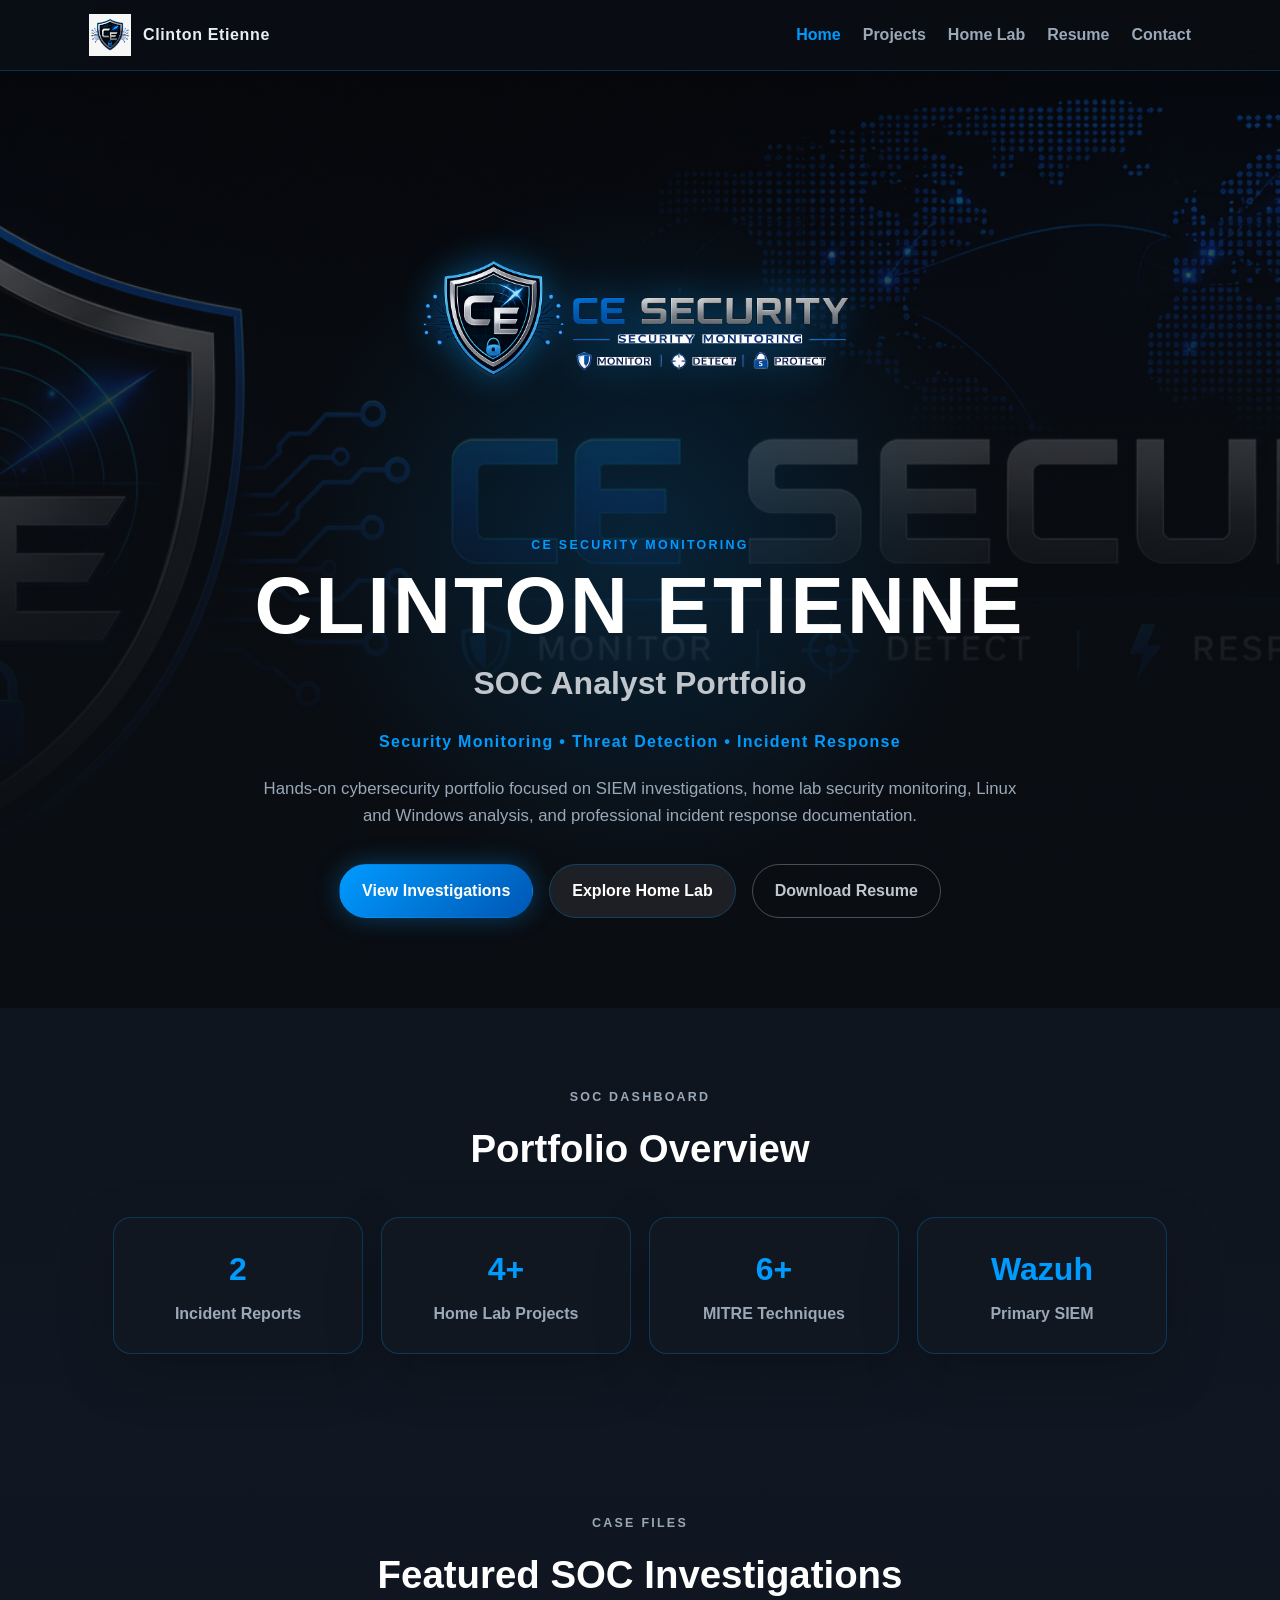
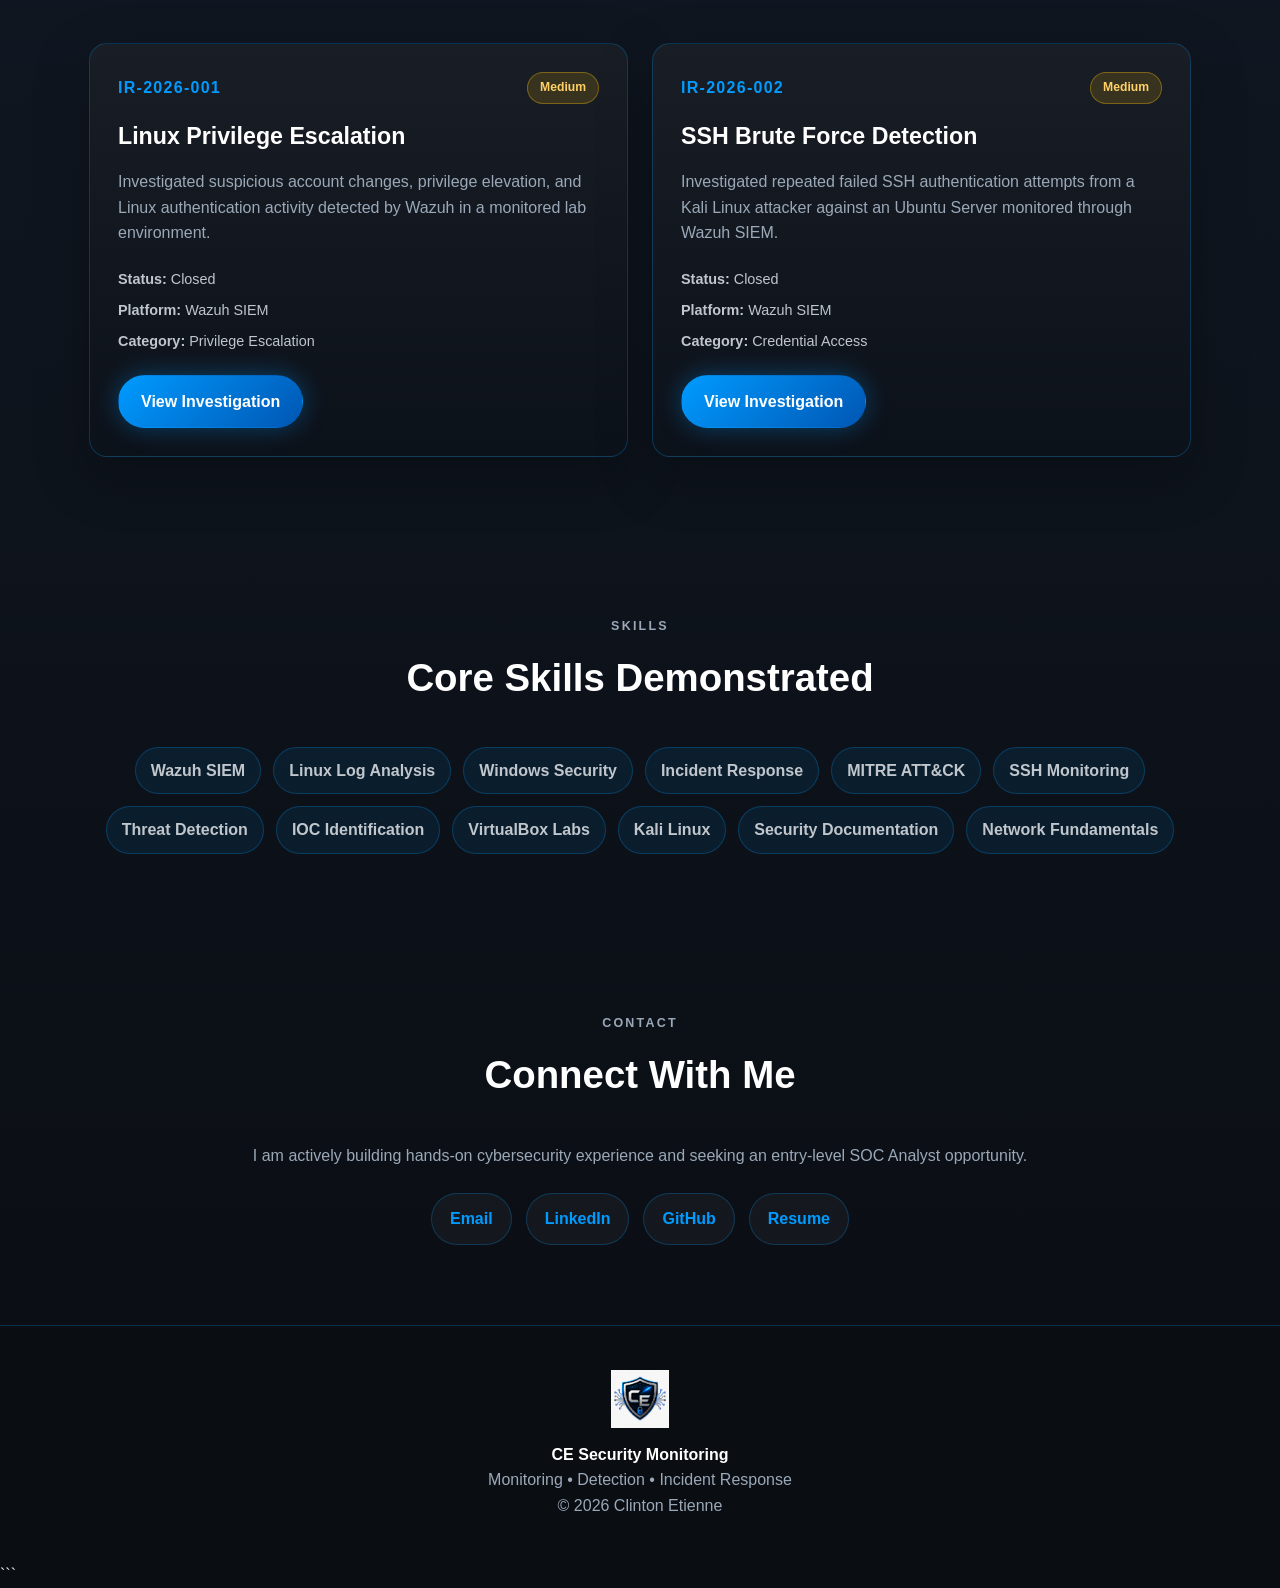
==== commit 45280c0e: "Remove code block formatting from index.html" ====
--- a/index.html
+++ b/index.html
@@ -1,4 +1,4 @@
-```html
+
 <!DOCTYPE html>
 <html lang="en">
 
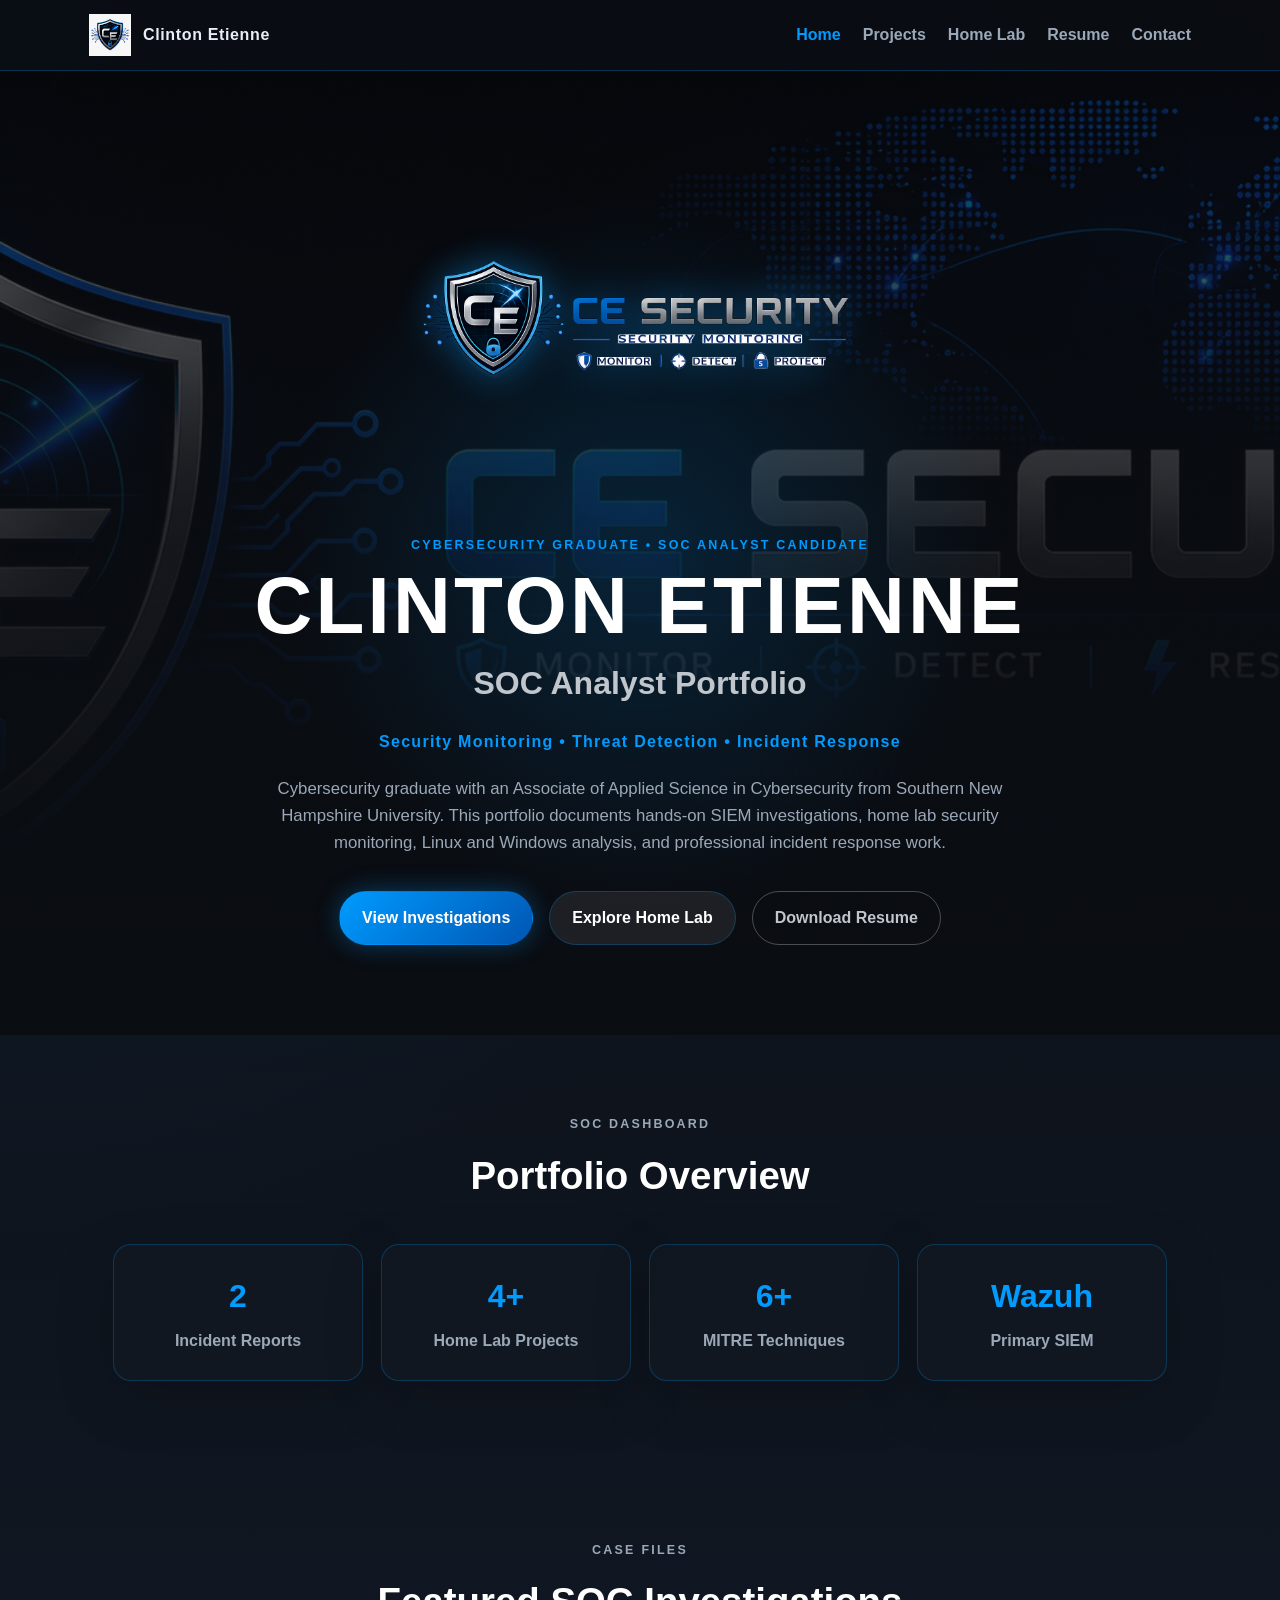
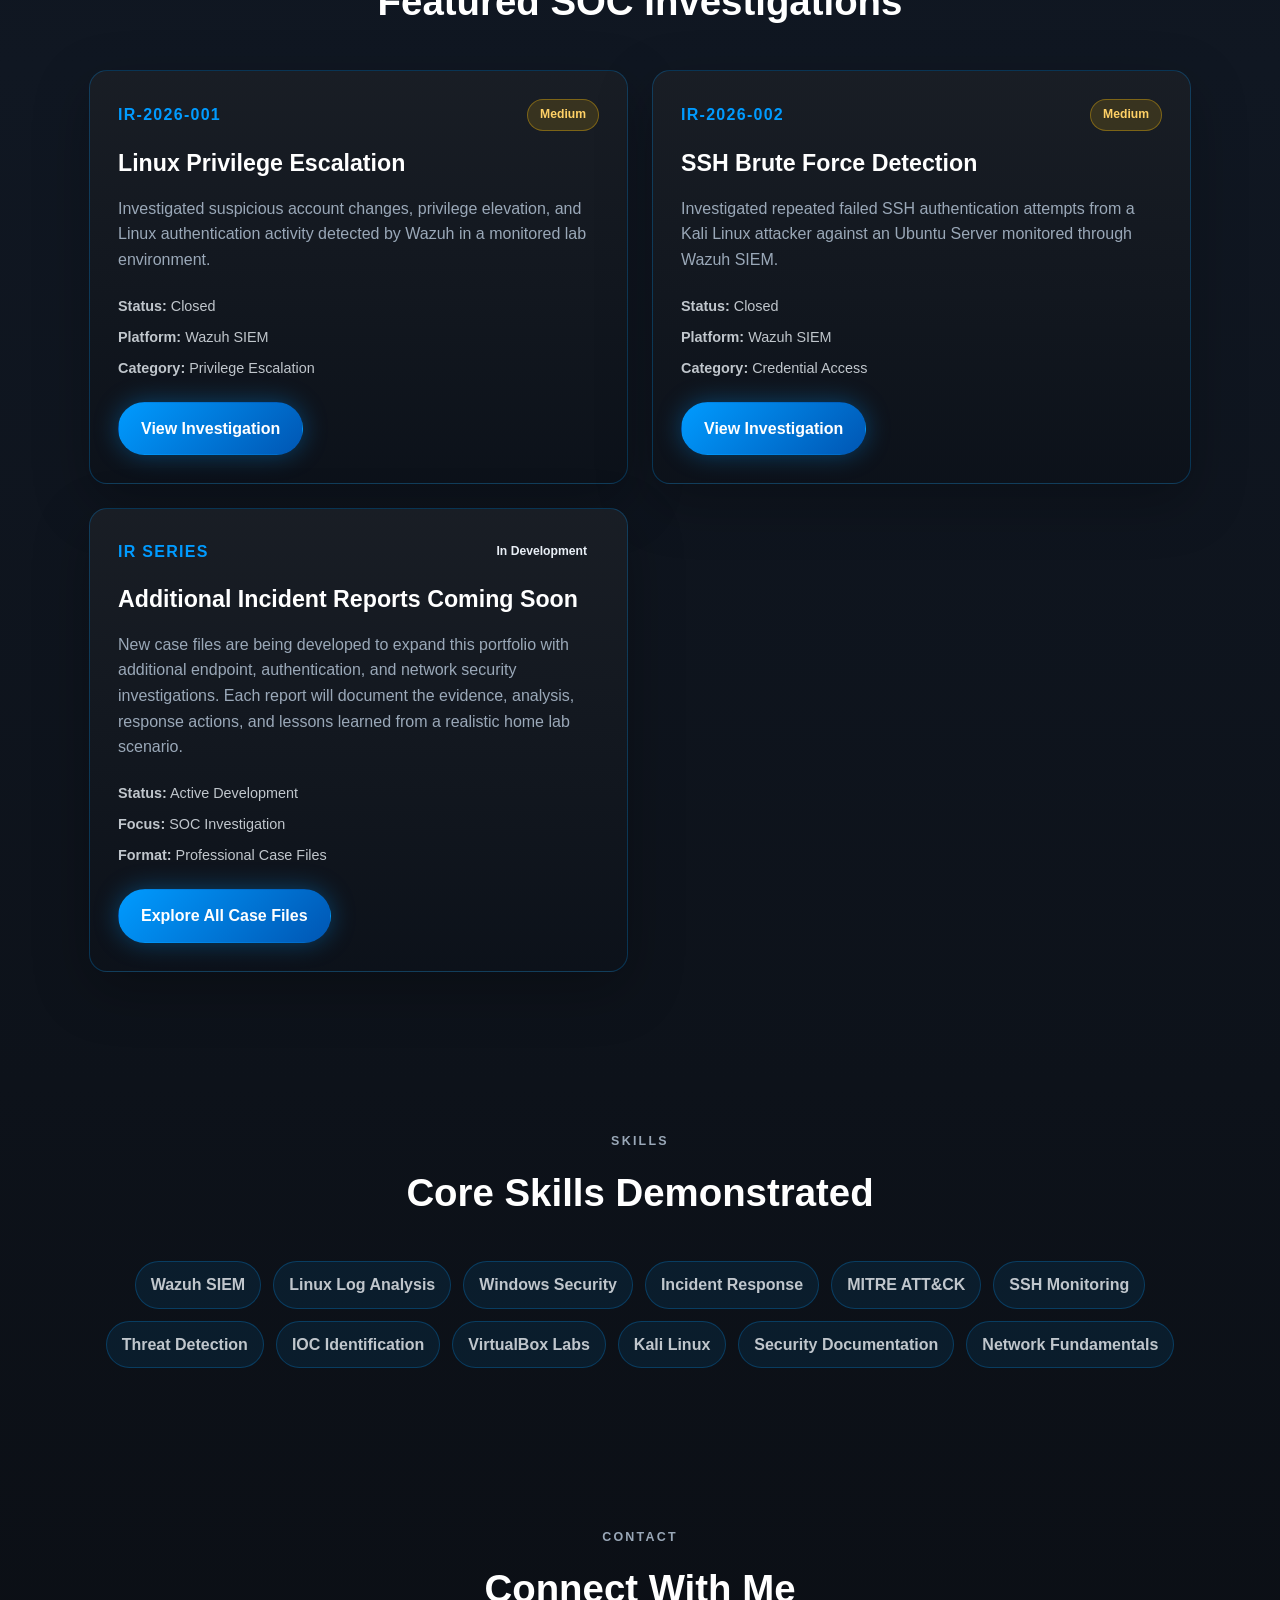
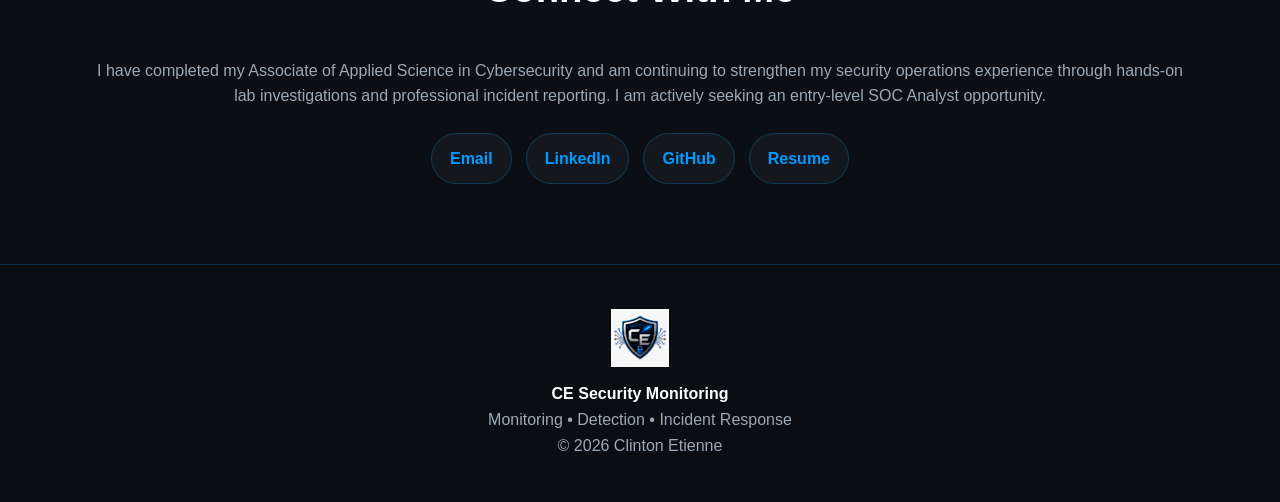
==== commit e5b6d728: "Enhance portfolio content and add incident reports section Updated portfolio description and added n" ====
--- a/index.html
+++ b/index.html
@@ -19,6 +19,11 @@
 
   <meta charset="UTF-8" />
   <meta name="viewport" content="width=device-width, initial-scale=1.0" />
+
+  <meta
+    name="description"
+    content="Clinton Etienne's SOC Analyst portfolio featuring hands-on SIEM investigations, cybersecurity home lab projects, incident response documentation, and threat detection work."
+  />
 
   <title>Clinton Etienne | SOC Analyst Portfolio</title>
 
@@ -117,7 +122,7 @@
         />
 
         <p class="eyebrow">
-          CE Security Monitoring
+          Cybersecurity Graduate • SOC Analyst Candidate
         </p>
 
         <h1>Clinton Etienne</h1>
@@ -129,9 +134,10 @@
         </p>
 
         <p class="hero-summary">
-          Hands-on cybersecurity portfolio focused on SIEM investigations,
-          home lab security monitoring, Linux and Windows analysis, and
-          professional incident response documentation.
+          Cybersecurity graduate with an Associate of Applied Science in
+          Cybersecurity from Southern New Hampshire University. This portfolio
+          documents hands-on SIEM investigations, home lab security monitoring,
+          Linux and Windows analysis, and professional incident response work.
         </p>
 
         <div class="hero-buttons">
@@ -304,6 +310,54 @@
             data-ga-content-name="SSH Brute Force Detection"
           >
             View Investigation
+          </a>
+
+        </article>
+
+        <article class="project-card incident-card development-card">
+
+          <div class="card-topline">
+            <span class="incident-id">IR SERIES</span>
+            <span class="badge development">In Development</span>
+          </div>
+
+          <h3>Additional Incident Reports Coming Soon</h3>
+
+          <p>
+            New case files are being developed to expand this portfolio with
+            additional endpoint, authentication, and network security investigations.
+            Each report will document the evidence, analysis, response actions, and
+            lessons learned from a realistic home lab scenario.
+          </p>
+
+          <div class="card-meta">
+
+            <span>
+              <strong>Status:</strong>
+              Active Development
+            </span>
+
+            <span>
+              <strong>Focus:</strong>
+              SOC Investigation
+            </span>
+
+            <span>
+              <strong>Format:</strong>
+              Professional Case Files
+            </span>
+
+          </div>
+
+          <a
+            href="projects.html"
+            class="btn primary-btn"
+            data-ga-event="investigations_open"
+            data-ga-label="Explore Upcoming Incident Reports"
+            data-ga-content-type="incident_investigations"
+            data-ga-content-name="Upcoming Incident Report Series"
+          >
+            Explore All Case Files
           </a>
 
         </article>
@@ -343,8 +397,10 @@
       </div>
 
       <p>
-        I am actively building hands-on cybersecurity experience and seeking an
-        entry-level SOC Analyst opportunity.
+        I have completed my Associate of Applied Science in Cybersecurity and am
+        continuing to strengthen my security operations experience through hands-on
+        lab investigations and professional incident reporting. I am actively seeking
+        an entry-level SOC Analyst opportunity.
       </p>
 
       <div class="contact-links">
@@ -427,4 +483,3 @@
 </body>
 
 </html>
-```
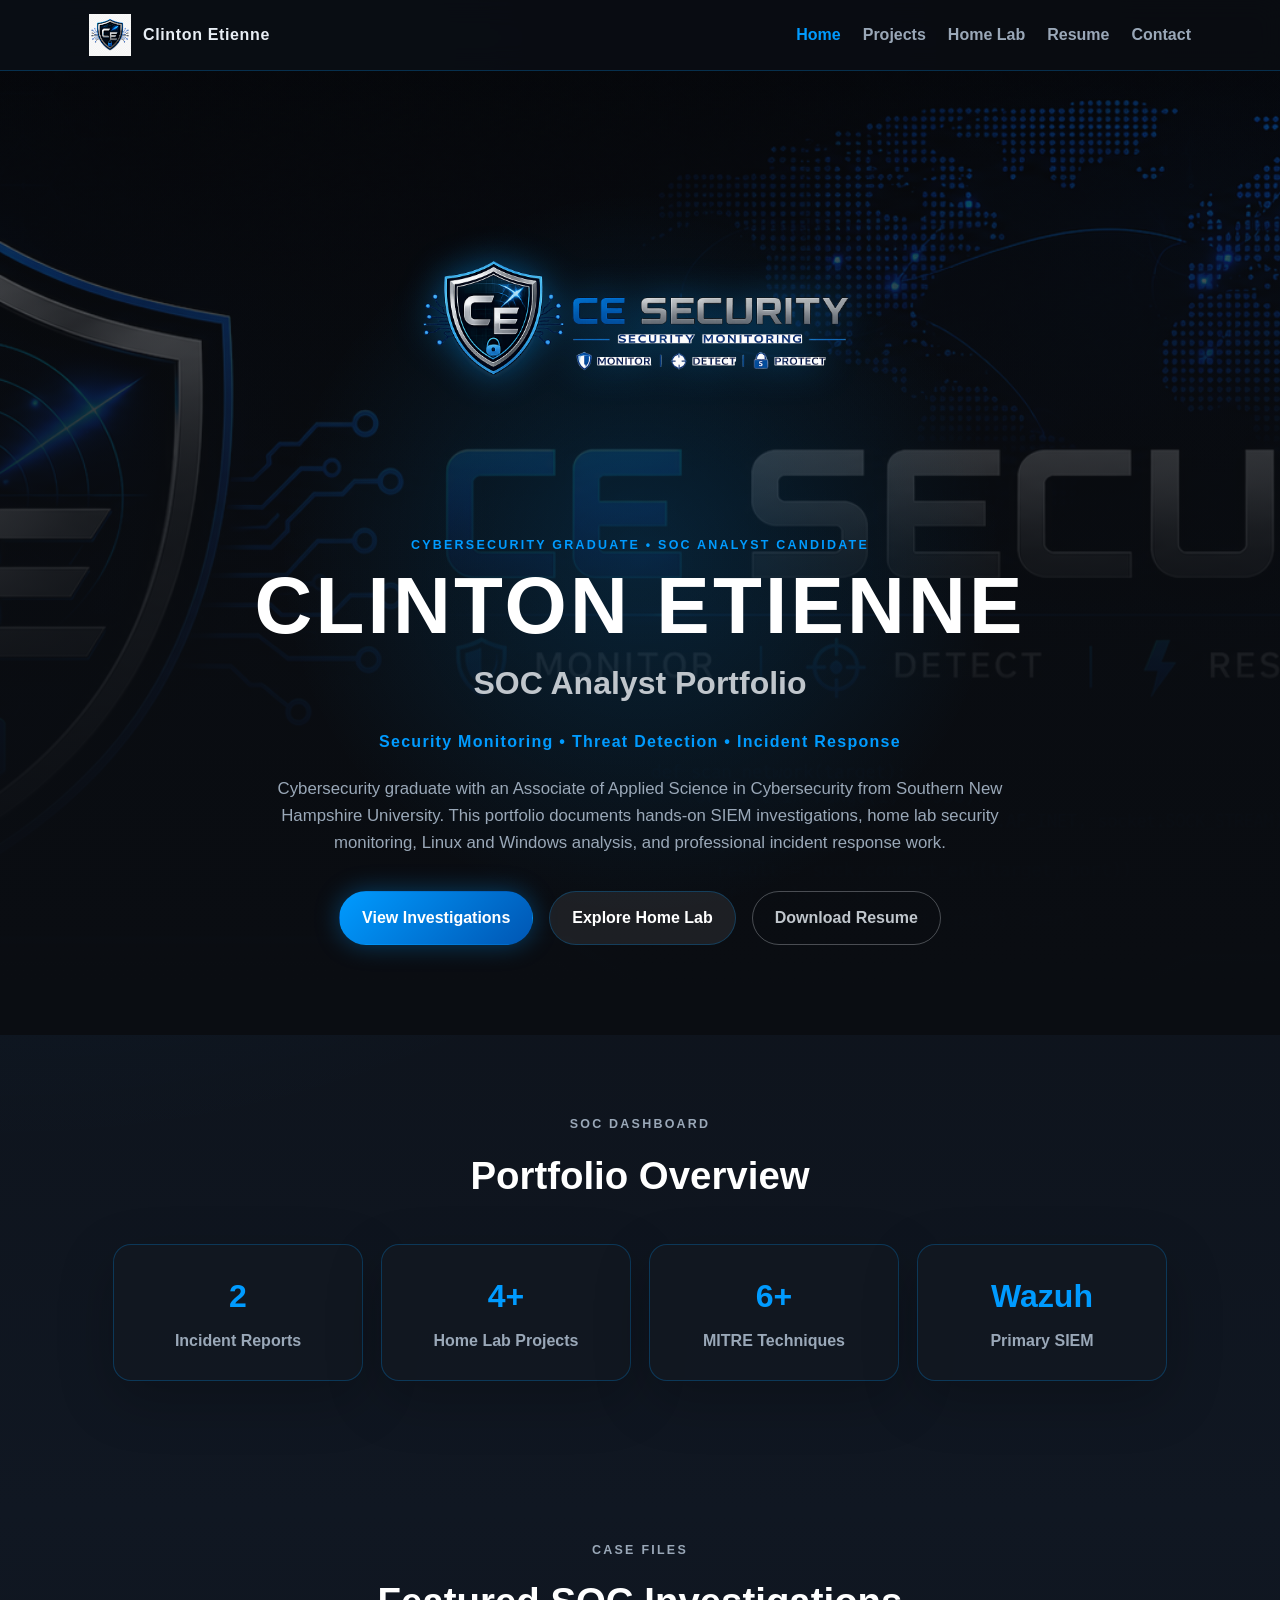
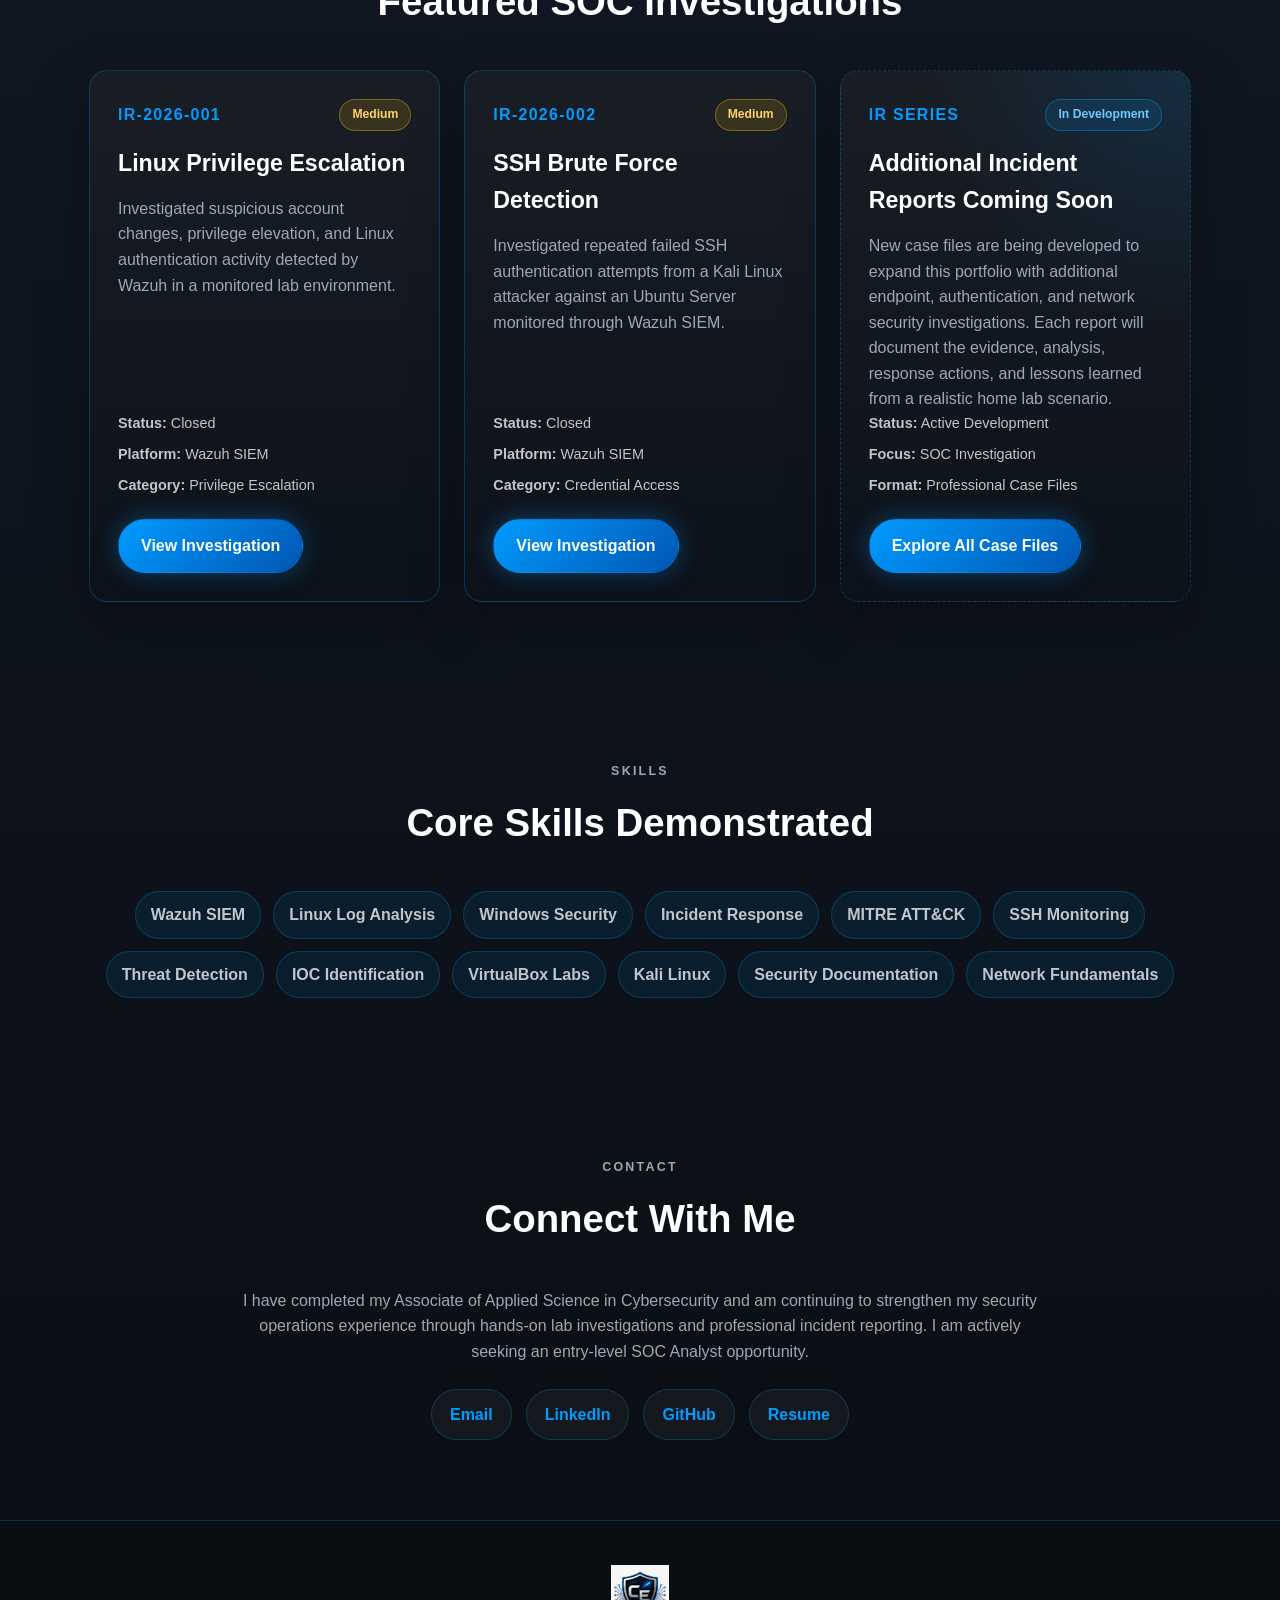
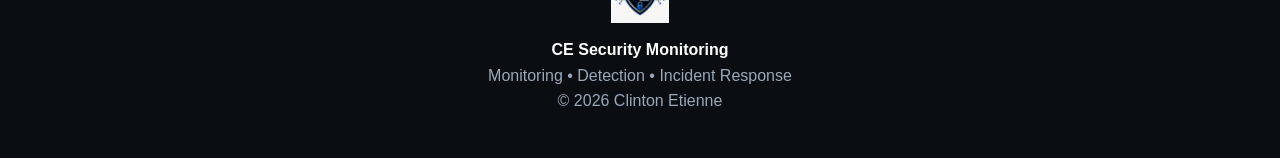
==== commit 1e598030: "Enhance SEO and social media meta tags Updated meta tags for SEO and social media sharing. Changed t" ====
--- a/index.html
+++ b/index.html
@@ -22,10 +22,109 @@
 
   <meta
     name="description"
-    content="Clinton Etienne's SOC Analyst portfolio featuring hands-on SIEM investigations, cybersecurity home lab projects, incident response documentation, and threat detection work."
-  />
-
-  <title>Clinton Etienne | SOC Analyst Portfolio</title>
+    content="Clinton Etienne's SOC Analyst portfolio featuring Wazuh SIEM investigations, incident response reports, threat detection, and a cybersecurity home lab."
+  />
+
+  <meta name="author" content="Clinton Etienne" />
+  <meta
+    name="robots"
+    content="index, follow, max-image-preview:large, max-snippet:-1, max-video-preview:-1"
+  />
+
+  <link rel="canonical" href="https://clinton-etienne.github.io/" />
+
+  <meta property="og:locale" content="en_US" />
+  <meta property="og:type" content="website" />
+  <meta property="og:site_name" content="Clinton Etienne SOC Analyst Portfolio" />
+  <meta property="og:title" content="Clinton Etienne | Entry-Level SOC Analyst Portfolio" />
+  <meta
+    property="og:description"
+    content="Hands-on Wazuh SIEM investigations, incident response reports, threat detection, and cybersecurity home lab projects."
+  />
+  <meta property="og:url" content="https://clinton-etienne.github.io/" />
+  <meta
+    property="og:image"
+    content="https://clinton-etienne.github.io/assets/logo/ce-security-github-banner.png"
+  />
+  <meta
+    property="og:image:alt"
+    content="CE Security monitoring, detection, response, and protection banner"
+  />
+  <meta property="og:image:width" content="1983" />
+  <meta property="og:image:height" content="793" />
+
+  <meta name="twitter:card" content="summary_large_image" />
+  <meta name="twitter:title" content="Clinton Etienne | Entry-Level SOC Analyst Portfolio" />
+  <meta
+    name="twitter:description"
+    content="Hands-on Wazuh SIEM investigations, incident response reports, threat detection, and cybersecurity home lab projects."
+  />
+  <meta
+    name="twitter:image"
+    content="https://clinton-etienne.github.io/assets/logo/ce-security-github-banner.png"
+  />
+  <meta
+    name="twitter:image:alt"
+    content="CE Security monitoring, detection, response, and protection banner"
+  />
+
+  <title>Clinton Etienne | Entry-Level SOC Analyst Portfolio</title>
+
+  <script type="application/ld+json">
+  {
+    "@context": "https://schema.org",
+    "@graph": [
+      {
+        "@type": "WebSite",
+        "@id": "https://clinton-etienne.github.io/#website",
+        "url": "https://clinton-etienne.github.io/",
+        "name": "Clinton Etienne SOC Analyst Portfolio",
+        "description": "A cybersecurity portfolio featuring SOC investigations, incident reports, threat detection, and home lab projects.",
+        "inLanguage": "en-US"
+      },
+      {
+        "@type": "ProfilePage",
+        "@id": "https://clinton-etienne.github.io/#profile-page",
+        "url": "https://clinton-etienne.github.io/",
+        "name": "Clinton Etienne | Entry-Level SOC Analyst Portfolio",
+        "isPartOf": {
+          "@id": "https://clinton-etienne.github.io/#website"
+        },
+        "mainEntity": {
+          "@id": "https://clinton-etienne.github.io/#clinton-etienne"
+        },
+        "inLanguage": "en-US"
+      },
+      {
+        "@type": "Person",
+        "@id": "https://clinton-etienne.github.io/#clinton-etienne",
+        "name": "Clinton Etienne",
+        "url": "https://clinton-etienne.github.io/",
+        "image": "https://clinton-etienne.github.io/assets/logo/security-shield.png",
+        "jobTitle": "SOC Analyst Candidate",
+        "description": "Cybersecurity graduate building hands-on security operations experience through Wazuh SIEM investigations, threat detection, incident response, and professional documentation.",
+        "alumniOf": {
+          "@type": "CollegeOrUniversity",
+          "name": "Southern New Hampshire University"
+        },
+        "sameAs": [
+          "https://www.linkedin.com/in/Clinton-Etienne",
+          "https://github.com/cjetienne05"
+        ],
+        "knowsAbout": [
+          "Security operations",
+          "Wazuh SIEM",
+          "Incident response",
+          "Threat detection",
+          "Linux log analysis",
+          "Windows security",
+          "MITRE ATT&CK",
+          "SSH monitoring"
+        ]
+      }
+    ]
+  }
+  </script>
 
   <link rel="stylesheet" href="style.css" />
 </head>
@@ -35,7 +134,7 @@
   <header class="site-header">
     <nav class="navbar">
 
-      <a href="index.html" class="nav-brand">
+      <a href="/" class="nav-brand">
         <img
           src="assets/logo/security-shield.png"
           alt="CE Security Shield"
@@ -48,7 +147,7 @@
       <ul class="nav-links">
 
         <li>
-          <a href="index.html" class="active">
+          <a href="/" class="active">
             Home
           </a>
         </li>
--- a/style.css
+++ b/style.css
@@ -275,6 +275,10 @@
   gap: 24px;
 }
 
+.featured-section .project-grid {
+  grid-template-columns: repeat(3, minmax(0, 1fr));
+}
+
 .about-grid {
   grid-template-columns: repeat(3, 1fr);
 }
@@ -309,6 +313,26 @@
   color: var(--text-muted);
 }
 
+.incident-card {
+  display: flex;
+  flex-direction: column;
+}
+
+.incident-card .card-meta {
+  margin-top: auto;
+}
+
+.incident-card .btn {
+  align-self: flex-start;
+}
+
+.development-card {
+  border-style: dashed;
+  background:
+    radial-gradient(circle at top right, rgba(0, 155, 255, 0.12), transparent 40%),
+    linear-gradient(180deg, rgba(26, 31, 38, 0.92), rgba(12, 18, 26, 0.92));
+}
+
 .card-topline {
   display: flex;
   align-items: center;
@@ -328,12 +352,19 @@
   border-radius: 999px;
   font-size: 0.76rem;
   font-weight: 800;
+  white-space: nowrap;
 }
 
 .badge.medium {
   background: rgba(255, 193, 7, 0.14);
   color: #ffd166;
   border: 1px solid rgba(255, 193, 7, 0.35);
+}
+
+.badge.development {
+  background: rgba(0, 155, 255, 0.12);
+  color: #72c7ff;
+  border: 1px solid rgba(0, 155, 255, 0.4);
 }
 
 .card-meta {
@@ -402,6 +433,11 @@
   text-align: center;
 }
 
+.contact-section > p {
+  max-width: 800px;
+  margin: 0 auto;
+}
+
 .contact-links {
   margin-top: 24px;
   display: flex;
@@ -457,6 +493,7 @@
 
   .stats-section,
   .project-grid,
+  .featured-section .project-grid,
   .about-grid,
   .lab-content {
     grid-template-columns: 1fr;
@@ -476,12 +513,22 @@
     max-width: 320px;
   }
 
+  .hero .eyebrow {
+    font-size: 0.7rem;
+    letter-spacing: 0.12em;
+    line-height: 1.6;
+  }
+
   .hero-buttons {
     flex-direction: column;
   }
 
   .btn {
     width: 100%;
+  }
+
+  .incident-card .btn {
+    align-self: stretch;
   }
 
   .nav-links {
